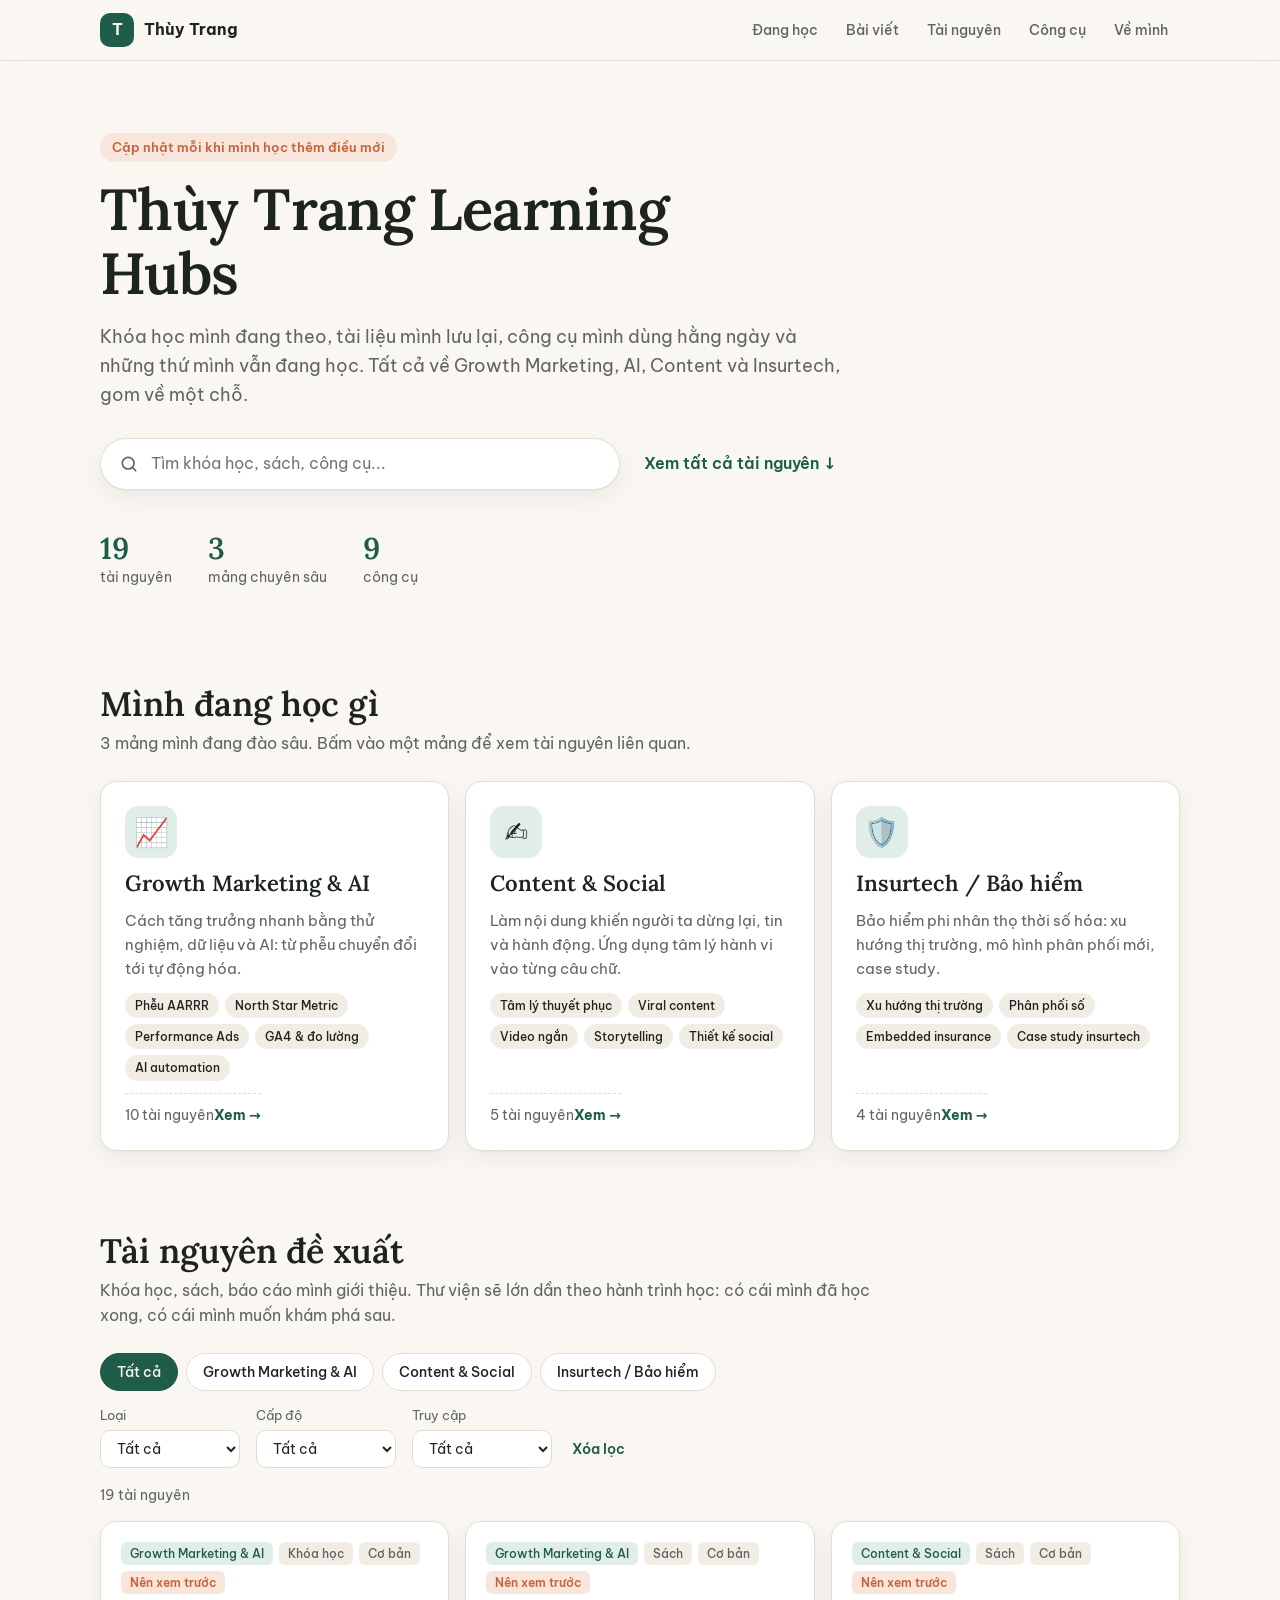
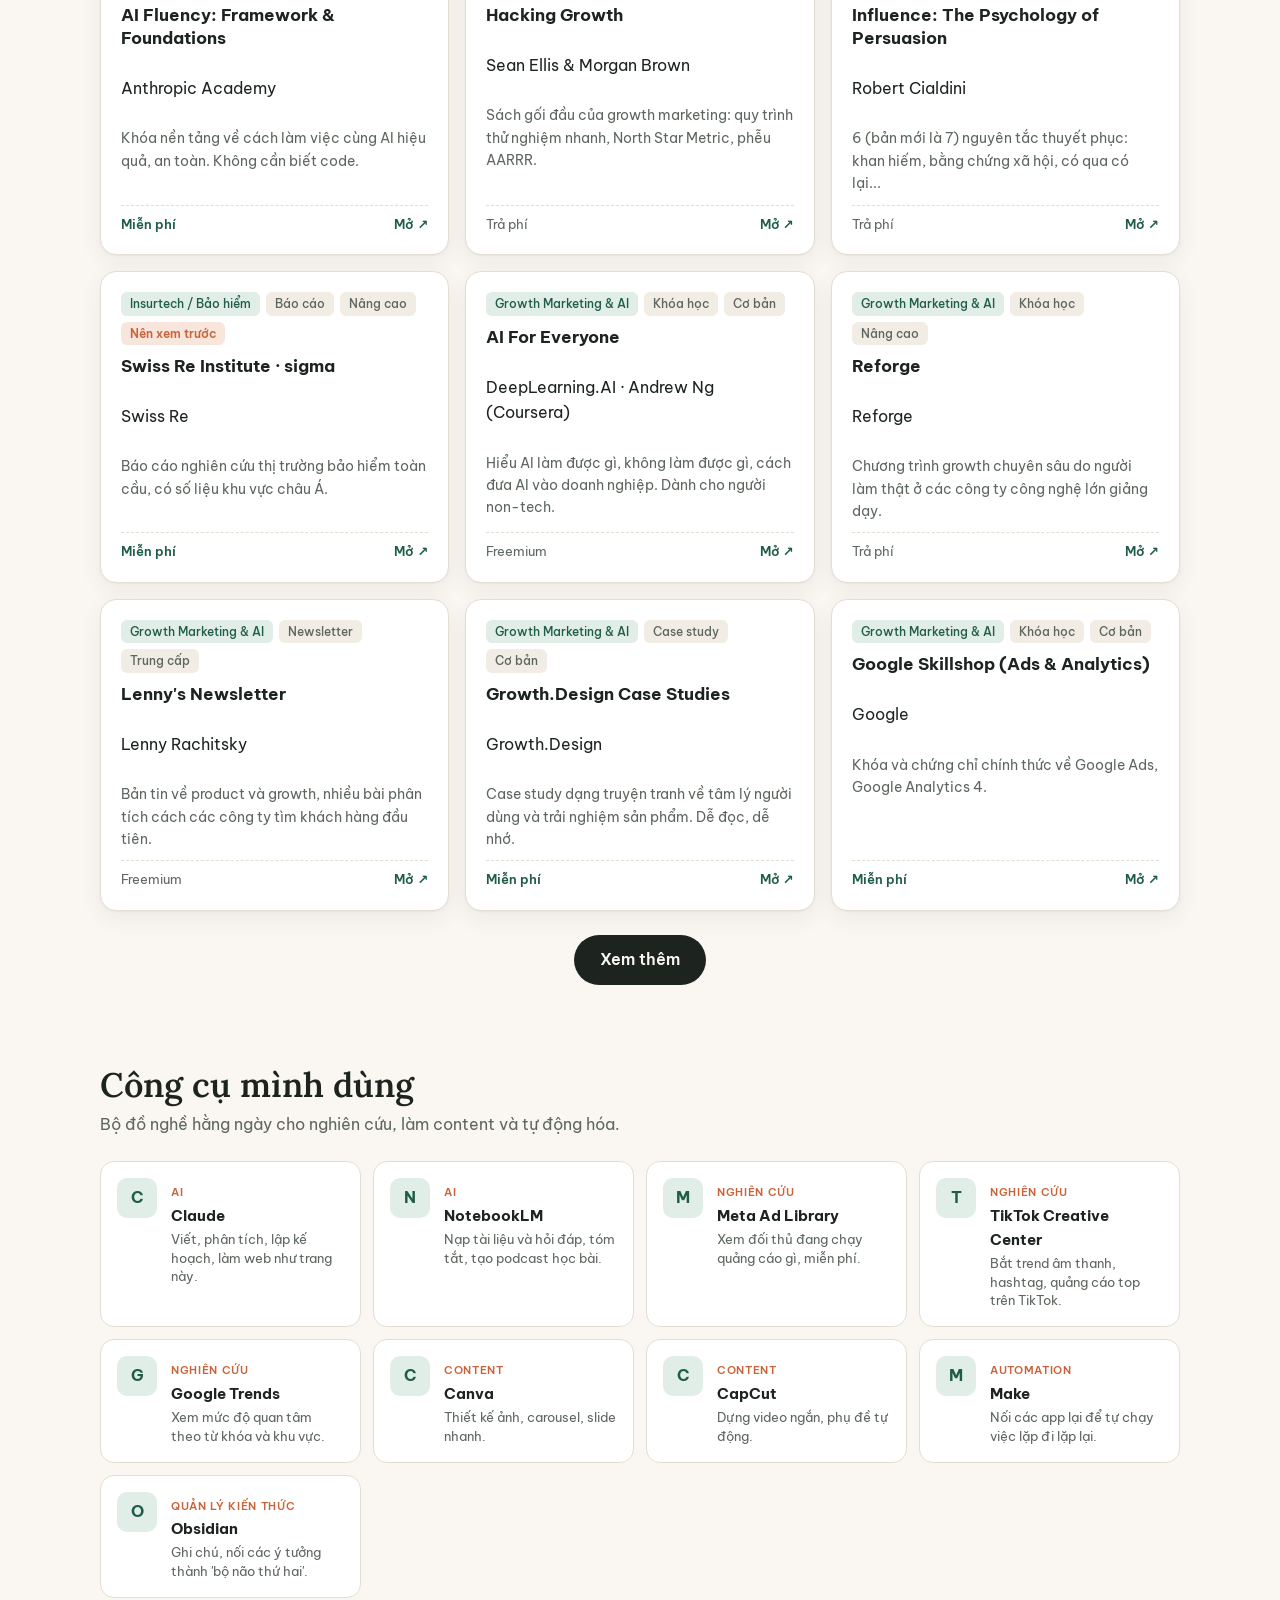
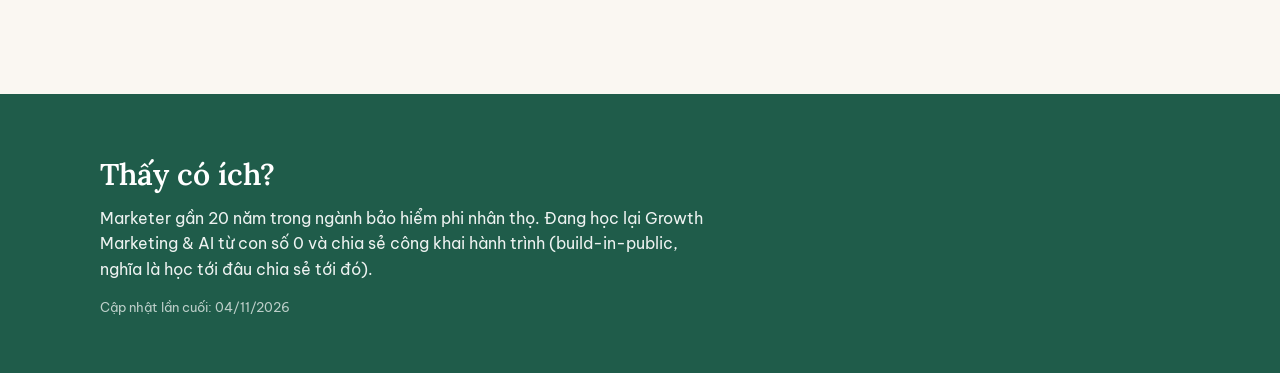
==== index.html @ dadf25c0 "Khởi tạo Thùy Trang Learning Hubs" ====
<!doctype html>
<html lang="vi">
<head>
  <meta charset="utf-8">
  <meta name="viewport" content="width=device-width, initial-scale=1">
  <title>Thùy Trang Learning Hubs</title>
  <meta name="description" content="Thùy Trang Learning Hubs: khóa học, sách, tài liệu và công cụ về Growth Marketing, AI, Content và Insurtech.">
  <meta property="og:title" content="Thùy Trang Learning Hubs">
  <meta property="og:description" content="Khóa học, tài liệu, công cụ về Growth Marketing, AI, Content và Insurtech. Cập nhật mỗi khi mình học thêm điều mới.">
  <meta property="og:type" content="website">
  <link rel="preconnect" href="https://fonts.googleapis.com">
  <link rel="preconnect" href="https://fonts.gstatic.com" crossorigin>
  <link href="https://fonts.googleapis.com/css2?family=Be+Vietnam+Pro:wght@400;500;600;700&family=Lora:ital,wght@0,600;1,500&display=swap" rel="stylesheet">
  <link rel="stylesheet" href="style.css">
  <link rel="icon" href="data:image/svg+xml,<svg xmlns='http://www.w3.org/2000/svg' viewBox='0 0 100 100'><rect width='100' height='100' rx='22' fill='%231f5c4a'/><text x='50' y='66' font-size='52' text-anchor='middle' fill='%23fff' font-family='Arial' font-weight='700'>T</text></svg>">
</head>
<body>
  <header class="topbar">
    <div class="wrap topbar__inner">
      <a class="brand" href="#top" aria-label="Về đầu trang">
        <span class="brand__logo" id="brandLogo">T</span>
        <span class="brand__name" id="brandName">Thùy Trang</span>
      </a>
      <nav class="nav" aria-label="Điều hướng chính">
        <a href="#learning">Đang học</a>
        <a href="#posts">Bài viết</a>
        <a href="#library">Tài nguyên</a>
        <a href="#tools">Công cụ</a>
        <a href="#about">Về mình</a>
      </nav>
    </div>
  </header>

  <main id="top">
    <section class="hero wrap">
      <p class="eyebrow" id="tagline">Cập nhật mỗi khi mình học thêm điều mới</p>
      <h1 id="libTitle">Thùy Trang Learning Hubs</h1>
      <p class="hero__intro" id="intro"></p>
      <div class="hero__search">
        <label class="search" for="searchInput">
          <svg viewBox="0 0 24 24" aria-hidden="true"><circle cx="11" cy="11" r="7"/><path d="m20 20-3.5-3.5"/></svg>
          <input id="searchInput" type="search" placeholder="Tìm khóa học, sách, công cụ..." autocomplete="off">
        </label>
        <a class="link-arrow" href="#library">Xem tất cả tài nguyên ↓</a>
      </div>
      <dl class="stats" id="stats"></dl>
    </section>

    <section id="learning" class="section wrap">
      <div class="section__head">
        <h2>Mình đang học gì</h2>
        <p>3 mảng mình đang đào sâu. Bấm vào một mảng để xem tài nguyên liên quan.</p>
      </div>
      <div class="cats" id="catList"></div>
    </section>

    <section id="posts" class="section wrap" hidden>
      <div class="section__head section__head--row">
        <div>
          <h2>Bài viết nổi bật</h2>
          <p>Những bài được đọc và thả tim nhiều nhất trên Substack của mình.</p>
        </div>
        <a class="link-arrow" id="substackAll" href="#" target="_blank" rel="noopener">Đọc tất cả trên Substack ↗</a>
      </div>
      <div class="posts" id="postList"></div>
    </section>

    <section id="library" class="section wrap">
      <div class="section__head">
        <h2>Tài nguyên đề xuất</h2>
        <p>Khóa học, sách, báo cáo mình giới thiệu. Thư viện sẽ lớn dần theo hành trình học: có cái mình đã học xong, có cái mình muốn khám phá sau.</p>
      </div>

      <div class="filters" role="group" aria-label="Bộ lọc">
        <div class="chips" id="topicChips" aria-label="Chủ đề"></div>
        <div class="selects">
          <label>Loại
            <select id="fType"><option value="">Tất cả</option></select>
          </label>
          <label>Cấp độ
            <select id="fLevel"><option value="">Tất cả</option></select>
          </label>
          <label>Truy cập
            <select id="fAccess"><option value="">Tất cả</option></select>
          </label>
          <button class="btn-ghost" id="resetBtn" type="button">Xóa lọc</button>
        </div>
      </div>

      <p class="count" id="resultCount" aria-live="polite"></p>
      <div class="grid" id="resourceGrid"></div>
      <p class="empty" id="emptyState" hidden>Không tìm thấy tài nguyên nào. Thử bỏ bớt bộ lọc nhé.</p>
      <div class="more"><button class="btn" id="moreBtn" type="button">Xem thêm</button></div>
    </section>

    <section id="tools" class="section wrap">
      <div class="section__head">
        <h2>Công cụ mình dùng</h2>
        <p>Bộ đồ nghề hằng ngày cho nghiên cứu, làm content và tự động hóa.</p>
      </div>
      <div class="tools" id="toolGrid"></div>
    </section>
  </main>

  <footer id="about" class="footer">
    <div class="wrap footer__inner">
      <div>
        <h2>Thấy có ích?</h2>
        <p id="bio"></p>
        <p class="updated" id="updated"></p>
      </div>
      <div class="footer__links" id="socialLinks"></div>
    </div>
  </footer>

  <script src="data.js"></script>
  <script src="app.js"></script>
</body>
</html>
---- style.css ----
:root {
  --bg: #faf7f2;
  --surface: #ffffff;
  --surface-2: #f2ede4;
  --text: #1d2420;
  --muted: #5d665f;
  --line: #e4ddd1;
  --accent: #1f5c4a;
  --accent-soft: #e1ede7;
  --warm: #c8643b;
  --warm-soft: #f8e6dc;
  --radius: 16px;
  --shadow: 0 1px 2px rgba(29, 36, 32, .04), 0 8px 24px rgba(29, 36, 32, .06);
  color-scheme: light;
}
@media (prefers-color-scheme: dark) {
  :root {
    --bg: #141816;
    --surface: #1c211e;
    --surface-2: #232925;
    --text: #ecefea;
    --muted: #a3ada6;
    --line: #2f3632;
    --accent: #7cc4a8;
    --accent-soft: #1f3129;
    --warm: #f0996f;
    --warm-soft: #3a2519;
    --shadow: none;
    color-scheme: dark;
  }
}

* { box-sizing: border-box; }
html { scroll-behavior: smooth; scroll-padding-top: 72px; }
body {
  margin: 0;
  background: var(--bg);
  color: var(--text);
  font-family: "Be Vietnam Pro", system-ui, -apple-system, "Segoe UI", sans-serif;
  font-size: 16px;
  line-height: 1.6;
  -webkit-font-smoothing: antialiased;
}
a { color: inherit; }
.wrap { max-width: 1120px; margin: 0 auto; padding: 0 20px; }

/* Topbar */
.topbar {
  position: sticky; top: 0; z-index: 10;
  background: color-mix(in srgb, var(--bg) 88%, transparent);
  backdrop-filter: blur(10px);
  border-bottom: 1px solid var(--line);
}
.topbar__inner { display: flex; align-items: center; justify-content: space-between; height: 60px; gap: 16px; }
.brand { display: flex; align-items: center; gap: 10px; text-decoration: none; font-weight: 700; }
.brand__logo {
  width: 34px; height: 34px; border-radius: 10px; display: grid; place-items: center;
  background: var(--accent); color: var(--bg); font-weight: 700;
}
.nav { display: flex; gap: 4px; overflow-x: auto; }
.nav a {
  text-decoration: none; color: var(--muted); font-size: 14px; font-weight: 500;
  padding: 6px 12px; border-radius: 999px; white-space: nowrap;
}
.nav a:hover { background: var(--surface-2); color: var(--text); }

/* Hero */
.hero { padding-top: 72px; padding-bottom: 40px; }
.eyebrow {
  display: inline-block; margin: 0 0 16px; padding: 4px 12px; border-radius: 999px;
  background: var(--warm-soft); color: var(--warm); font-size: 13px; font-weight: 600;
}
h1 {
  font-family: "Lora", Georgia, serif; font-weight: 600;
  font-size: clamp(34px, 6vw, 58px); line-height: 1.1; letter-spacing: -.01em;
  margin: 0 0 18px; max-width: 16ch;
}
.hero__intro { font-size: 18px; color: var(--muted); max-width: 62ch; margin: 0 0 28px; }
.hero__search { display: flex; flex-wrap: wrap; align-items: center; gap: 16px 24px; }
.search {
  flex: 1 1 340px; max-width: 520px; display: flex; align-items: center; gap: 10px;
  background: var(--surface); border: 1px solid var(--line); border-radius: 999px;
  padding: 0 18px; height: 52px; box-shadow: var(--shadow);
}
.search:focus-within { border-color: var(--accent); }
.search svg { width: 20px; height: 20px; fill: none; stroke: var(--muted); stroke-width: 2; stroke-linecap: round; flex: none; }
.search input { border: 0; outline: 0; background: transparent; color: var(--text); font: inherit; width: 100%; }
.link-arrow { color: var(--accent); font-weight: 600; text-decoration: none; }
.link-arrow:hover { text-decoration: underline; }

.stats { display: flex; flex-wrap: wrap; gap: 12px 36px; margin: 40px 0 0; }
.stats div { display: flex; flex-direction: column; }
.stats dt { order: 2; color: var(--muted); font-size: 14px; }
.stats dd { order: 1; margin: 0; font-family: "Lora", Georgia, serif; font-size: 30px; font-weight: 600; color: var(--accent); line-height: 1.2; }

/* Sections */
.section { padding-top: 56px; padding-bottom: 24px; }
.section__head { margin-bottom: 24px; max-width: 70ch; }
.section__head h2 { font-family: "Lora", Georgia, serif; font-weight: 600; font-size: clamp(26px, 4vw, 34px); margin: 0 0 6px; line-height: 1.2; }
.section__head p { margin: 0; color: var(--muted); }

/* Categories */
.cats { display: grid; grid-template-columns: repeat(auto-fill, minmax(300px, 1fr)); gap: 16px; }
.cat {
  text-align: left; font: inherit; color: inherit; cursor: pointer;
  background: var(--surface); border: 1px solid var(--line); border-radius: var(--radius);
  padding: 24px; box-shadow: var(--shadow); display: flex; flex-direction: column; gap: 12px;
  transition: transform .15s ease, border-color .15s ease;
}
.cat:hover { transform: translateY(-2px); border-color: var(--accent); }
.cat__icon { font-size: 28px; line-height: 1; width: 52px; height: 52px; display: grid; place-items: center; border-radius: 14px; background: var(--accent-soft); }
.cat h3 { margin: 0; font-family: "Lora", Georgia, serif; font-size: 22px; font-weight: 600; line-height: 1.25; }
.cat p { margin: 0; color: var(--muted); font-size: 15px; }
.cat ul { list-style: none; padding: 0; margin: 0; display: flex; flex-wrap: wrap; gap: 6px; }
.cat li { font-size: 12px; font-weight: 500; padding: 3px 10px; border-radius: 999px; background: var(--surface-2); color: var(--text); }
.cat__foot { margin-top: auto; padding-top: 10px; border-top: 1px dashed var(--line); display: flex; justify-content: space-between; font-size: 14px; color: var(--muted); }
.cat__foot b { color: var(--accent); }

/* Posts */
.section__head--row { max-width: none; display: flex; flex-wrap: wrap; justify-content: space-between; align-items: flex-end; gap: 12px 24px; }
.section__head--row > div { max-width: 70ch; }
.posts { display: grid; grid-template-columns: repeat(auto-fill, minmax(300px, 1fr)); gap: 16px; }
.post {
  position: relative; background: var(--surface); border: 1px solid var(--line); border-radius: var(--radius);
  overflow: hidden; display: flex; flex-direction: column; box-shadow: var(--shadow);
  transition: transform .15s ease, border-color .15s ease;
}
.post:hover { transform: translateY(-2px); border-color: var(--accent); }
.post__img { aspect-ratio: 16 / 9; background: var(--surface-2) center / cover no-repeat; }
.post__body { padding: 18px 20px 20px; display: flex; flex-direction: column; gap: 8px; flex: 1; }
.post h3 { margin: 0; font-size: 17px; line-height: 1.4; }
.post h3 a { text-decoration: none; }
.post h3 a::after { content: ""; position: absolute; inset: 0; }
.post p { margin: 0; font-size: 14px; color: var(--muted); flex: 1; }
.post__meta { display: flex; gap: 14px; font-size: 13px; color: var(--muted); padding-top: 8px; border-top: 1px dashed var(--line); }
.post__rank { align-self: flex-start; background: var(--warm); color: #fff; font-size: 12px; font-weight: 700; padding: 3px 10px; border-radius: 999px; }

/* Filters */
.filters { display: flex; flex-direction: column; gap: 14px; margin-bottom: 16px; }
.chips { display: flex; flex-wrap: wrap; gap: 8px; }
.chip {
  font: inherit; font-size: 14px; font-weight: 500; cursor: pointer;
  border: 1px solid var(--line); background: var(--surface); color: var(--text);
  padding: 7px 16px; border-radius: 999px;
}
.chip:hover { border-color: var(--accent); }
.chip[aria-pressed="true"] { background: var(--accent); border-color: var(--accent); color: var(--bg); }
.selects { display: flex; flex-wrap: wrap; gap: 10px 16px; align-items: flex-end; }
.selects label { display: flex; flex-direction: column; font-size: 13px; color: var(--muted); gap: 4px; }
.selects select {
  font: inherit; font-size: 14px; color: var(--text); background: var(--surface);
  border: 1px solid var(--line); border-radius: 10px; padding: 8px 12px; min-width: 140px;
}
.btn-ghost { font: inherit; font-size: 14px; background: none; border: 0; color: var(--accent); cursor: pointer; padding: 8px 4px; font-weight: 600; }
.count { color: var(--muted); font-size: 14px; margin: 0 0 14px; }

/* Resource grid */
.grid { display: grid; grid-template-columns: repeat(auto-fill, minmax(290px, 1fr)); gap: 16px; }
.card {
  position: relative; background: var(--surface); border: 1px solid var(--line); border-radius: var(--radius);
  padding: 20px; display: flex; flex-direction: column; gap: 10px; box-shadow: var(--shadow);
  transition: transform .15s ease, border-color .15s ease;
}
.card:hover { transform: translateY(-2px); border-color: var(--accent); }
.card__meta { display: flex; flex-wrap: wrap; gap: 6px; }
.tag { font-size: 12px; font-weight: 500; padding: 2px 9px; border-radius: 6px; background: var(--surface-2); color: var(--muted); }
.tag--topic { background: var(--accent-soft); color: var(--accent); }
.tag--star { background: var(--warm-soft); color: var(--warm); font-weight: 600; }
.card h3 { margin: 0; font-size: 17px; line-height: 1.35; }
.card h3 a { text-decoration: none; }
.card h3 a::after { content: ""; position: absolute; inset: 0; border-radius: var(--radius); }
.card p.desc { margin: 0; font-size: 14px; color: var(--muted); flex: 1; }
.card__foot { display: flex; justify-content: space-between; align-items: center; font-size: 13px; color: var(--muted); padding-top: 8px; border-top: 1px dashed var(--line); }
.access--free { color: var(--accent); font-weight: 600; }
.go { color: var(--accent); font-weight: 600; }
.empty { text-align: center; color: var(--muted); padding: 40px 0; }
.more { text-align: center; margin-top: 24px; }
.btn {
  font: inherit; font-weight: 600; cursor: pointer; background: var(--text); color: var(--bg);
  border: 0; padding: 12px 26px; border-radius: 999px;
}
.btn:hover { opacity: .88; }

/* Tools */
.tools { display: grid; grid-template-columns: repeat(auto-fill, minmax(240px, 1fr)); gap: 12px; }
.tool {
  display: flex; gap: 14px; align-items: flex-start; text-decoration: none;
  background: var(--surface); border: 1px solid var(--line); border-radius: 14px; padding: 16px;
}
.tool:hover { border-color: var(--accent); }
.tool__icon {
  width: 40px; height: 40px; flex: none; border-radius: 10px; display: grid; place-items: center;
  background: var(--accent-soft); color: var(--accent); font-weight: 700;
}
.tool strong { display: block; font-size: 15px; }
.tool small { display: block; color: var(--muted); font-size: 13px; line-height: 1.45; margin-top: 2px; }
.tool em { font-style: normal; font-size: 11px; text-transform: uppercase; letter-spacing: .06em; color: var(--warm); font-weight: 600; }

/* Footer */
.footer { margin-top: 72px; background: var(--accent); color: #fff; padding: 56px 0; }
@media (prefers-color-scheme: dark) { .footer { background: var(--surface-2); color: var(--text); } }
.footer__inner { display: flex; flex-wrap: wrap; justify-content: space-between; gap: 28px; align-items: flex-end; }
.footer h2 { font-family: "Lora", Georgia, serif; font-size: 30px; margin: 0 0 8px; font-weight: 600; }
.footer p { margin: 0; max-width: 56ch; opacity: .92; }
.footer .updated { margin-top: 14px; font-size: 13px; opacity: .7; }
.footer__links { display: flex; flex-wrap: wrap; gap: 10px; }
.footer__links a {
  text-decoration: none; font-weight: 600; font-size: 14px; padding: 10px 18px; border-radius: 999px;
  border: 1px solid currentColor; opacity: .95;
}
.footer__links a:hover { background: rgba(255,255,255,.12); }

@media (max-width: 640px) {
  .wrap { padding: 0 16px; }
  .hero { padding-top: 44px; }
  .nav a { padding: 6px 8px; font-size: 13px; }
  .brand__name { display: none; }
  .selects label { flex: 1 1 40%; }
  .selects select { min-width: 0; width: 100%; }
}
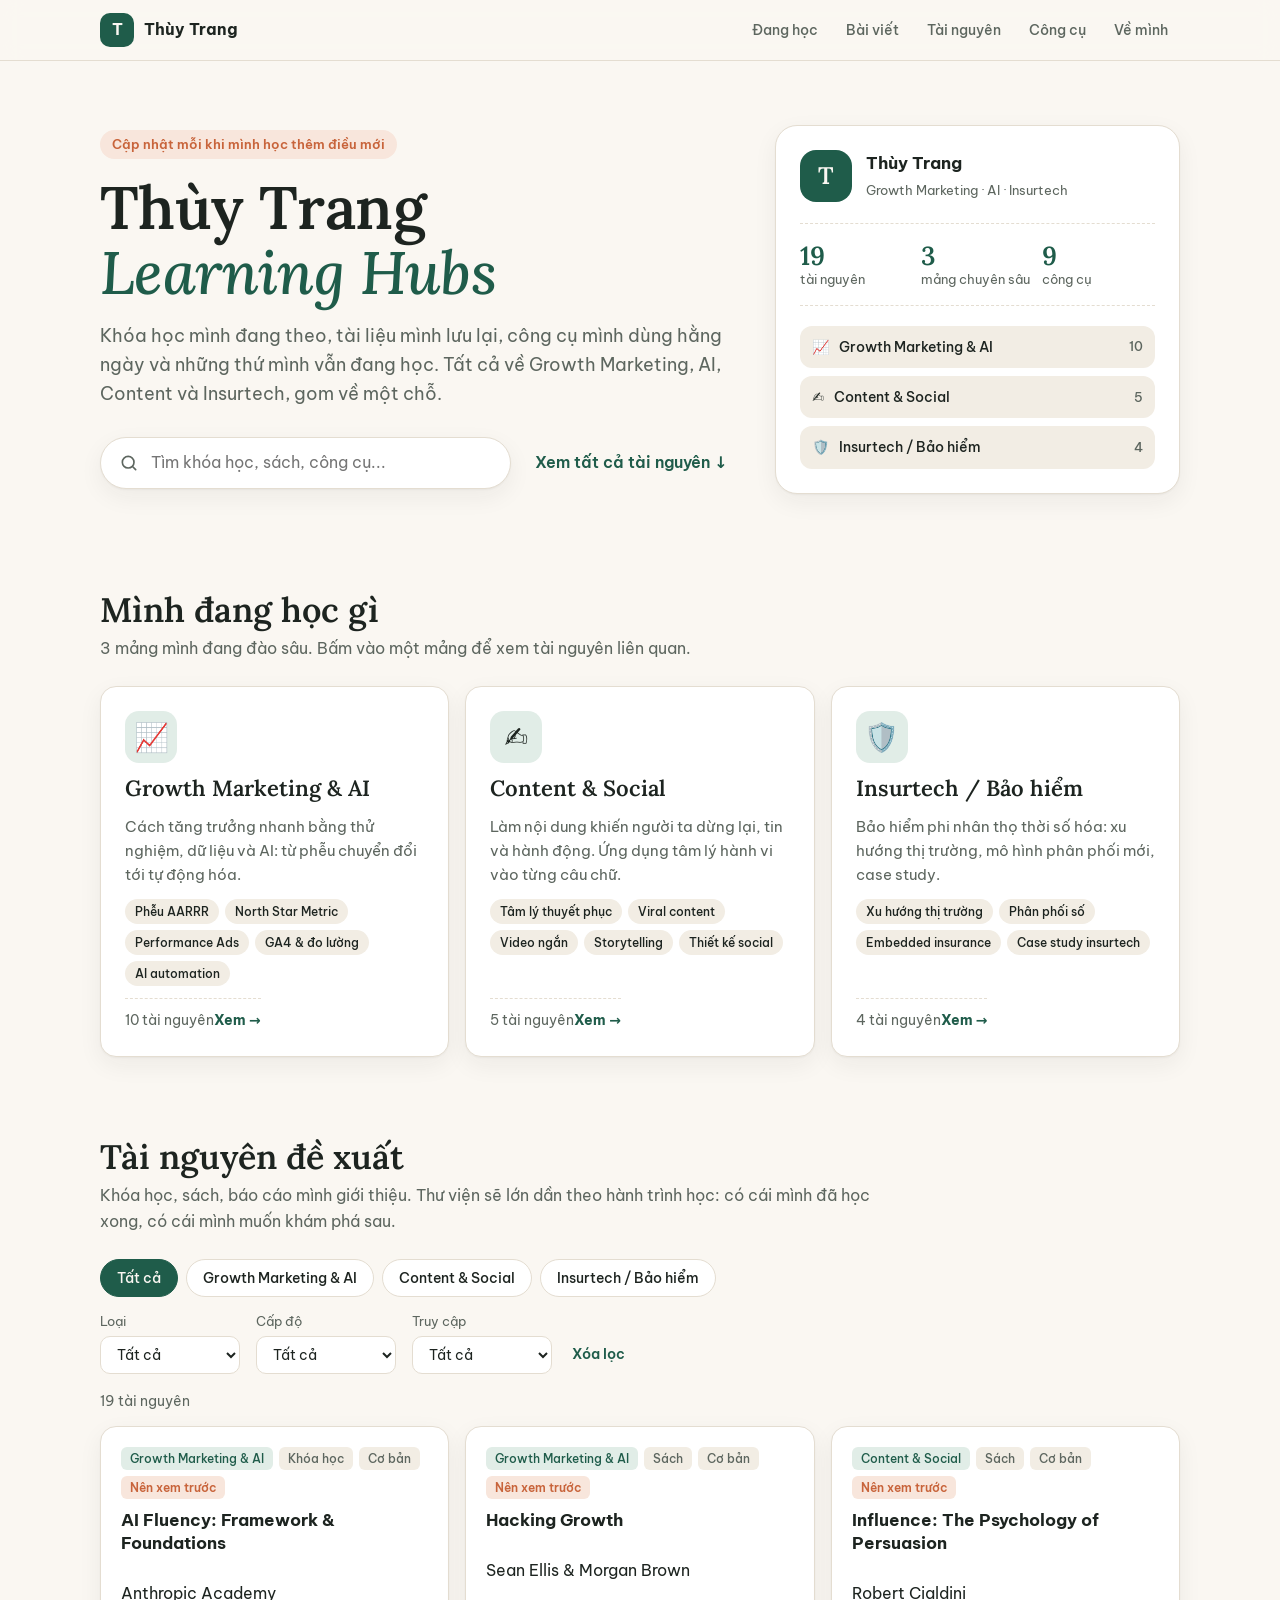
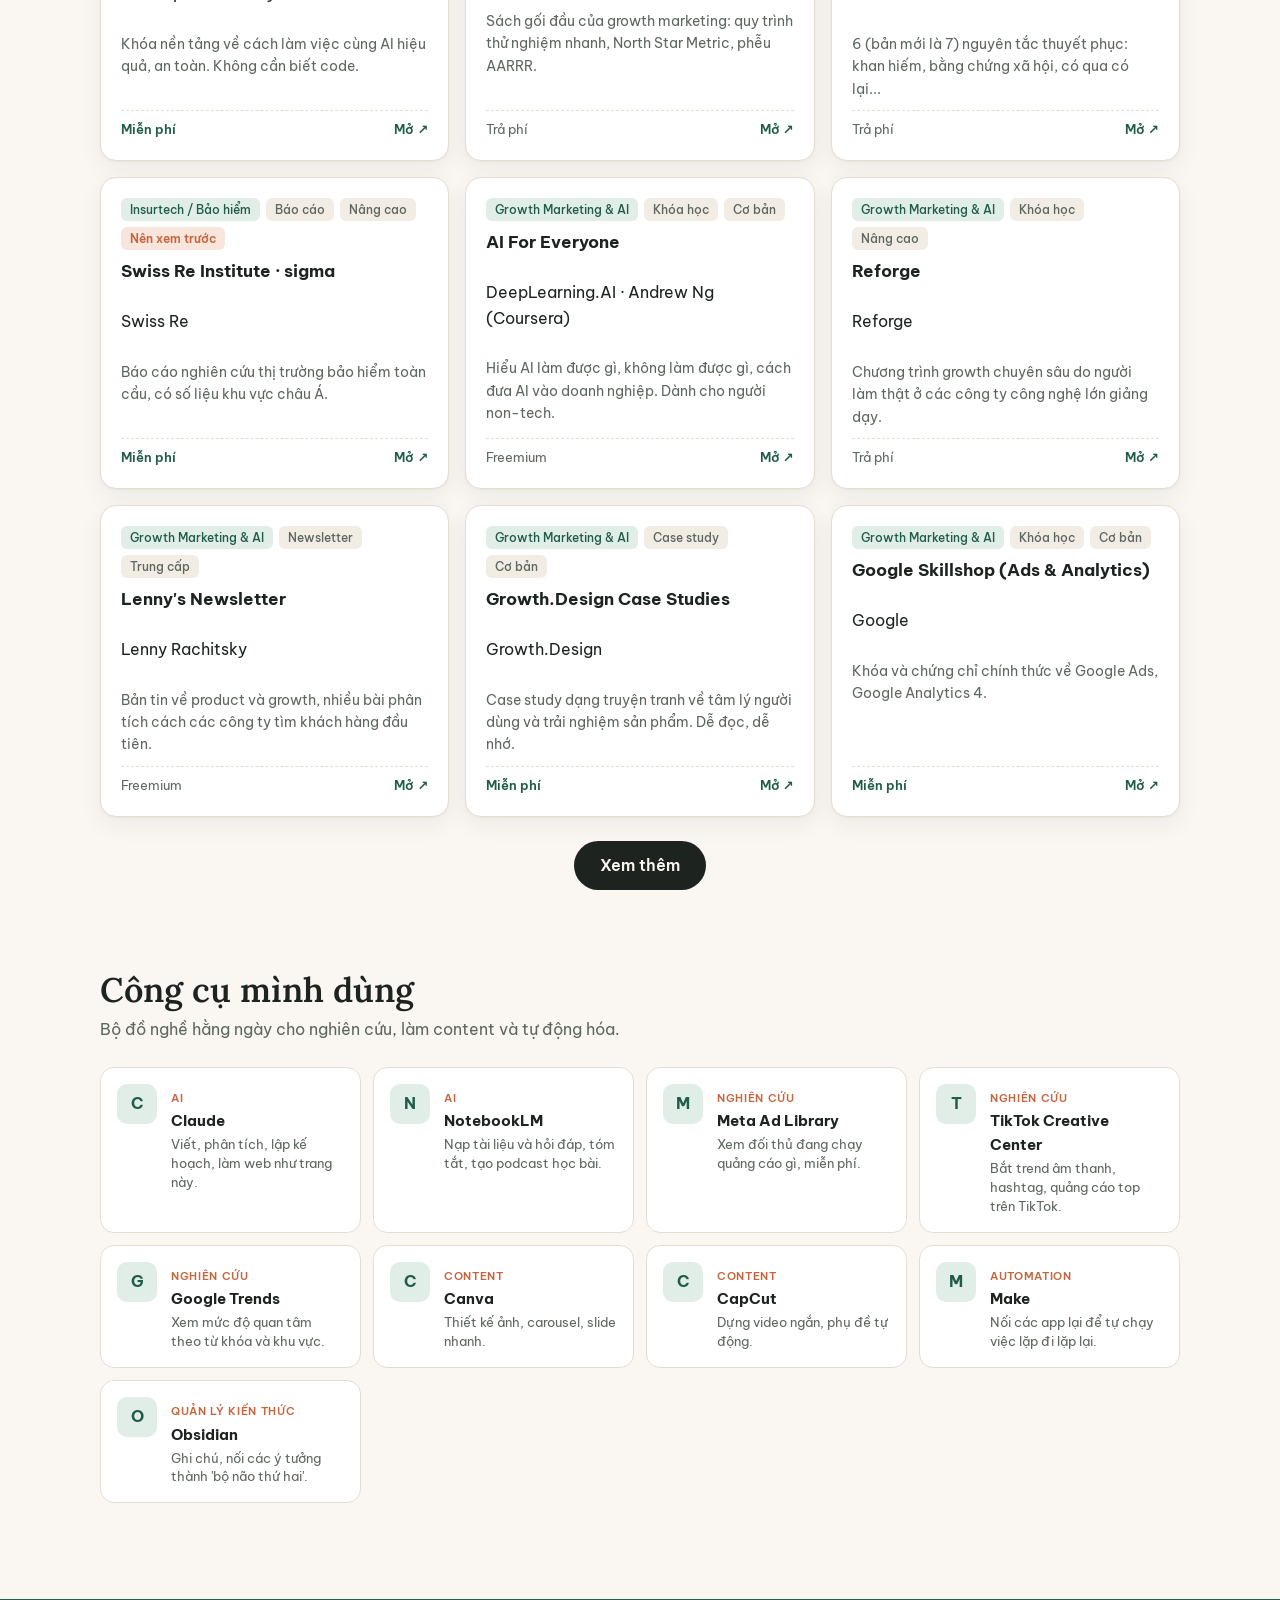
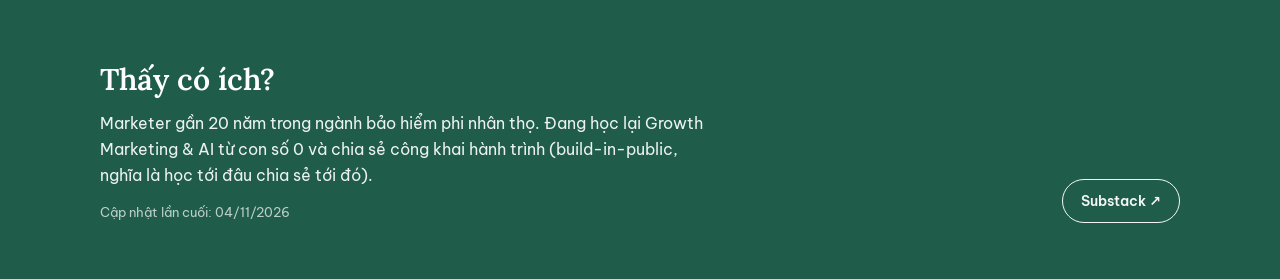
==== commit 79773529: "Dàn lại phần đầu trang + bài Substack (ghim + mới nhất)" ====
--- a/index.html
+++ b/index.html
@@ -33,17 +33,26 @@
 
   <main id="top">
     <section class="hero wrap">
-      <p class="eyebrow" id="tagline">Cập nhật mỗi khi mình học thêm điều mới</p>
-      <h1 id="libTitle">Thùy Trang Learning Hubs</h1>
-      <p class="hero__intro" id="intro"></p>
-      <div class="hero__search">
-        <label class="search" for="searchInput">
-          <svg viewBox="0 0 24 24" aria-hidden="true"><circle cx="11" cy="11" r="7"/><path d="m20 20-3.5-3.5"/></svg>
-          <input id="searchInput" type="search" placeholder="Tìm khóa học, sách, công cụ..." autocomplete="off">
-        </label>
-        <a class="link-arrow" href="#library">Xem tất cả tài nguyên ↓</a>
+      <div class="hero__main">
+        <p class="eyebrow" id="tagline">Cập nhật mỗi khi mình học thêm điều mới</p>
+        <h1 id="libTitle">Thùy Trang<span class="h1__accent">Learning Hubs</span></h1>
+        <p class="hero__intro" id="intro"></p>
+        <div class="hero__search">
+          <label class="search" for="searchInput">
+            <svg viewBox="0 0 24 24" aria-hidden="true"><circle cx="11" cy="11" r="7"/><path d="m20 20-3.5-3.5"/></svg>
+            <input id="searchInput" type="search" placeholder="Tìm khóa học, sách, công cụ..." autocomplete="off">
+          </label>
+          <a class="link-arrow" href="#library">Xem tất cả tài nguyên ↓</a>
+        </div>
       </div>
-      <dl class="stats" id="stats"></dl>
+      <aside class="hero__card" aria-label="Tổng quan">
+        <div class="hero__who">
+          <span class="hero__avatar" id="heroAvatar">T</span>
+          <div><strong id="heroName">Thùy Trang</strong><small>Growth Marketing · AI · Insurtech</small></div>
+        </div>
+        <dl class="stats" id="stats"></dl>
+        <div class="hero__cats" id="heroCats"></div>
+      </aside>
     </section>
 
     <section id="learning" class="section wrap">
@@ -58,7 +67,7 @@
       <div class="section__head section__head--row">
         <div>
           <h2>Bài viết nổi bật</h2>
-          <p>Những bài được đọc và thả tim nhiều nhất trên Substack của mình.</p>
+          <p>Những bài mình chọn lọc và bài mới nhất trên Substack của mình.</p>
         </div>
         <a class="link-arrow" id="substackAll" href="#" target="_blank" rel="noopener">Đọc tất cả trên Substack ↗</a>
       </div>
--- a/style.css
+++ b/style.css
@@ -65,17 +65,45 @@
 .nav a:hover { background: var(--surface-2); color: var(--text); }
 
 /* Hero */
-.hero { padding-top: 72px; padding-bottom: 40px; }
+.hero {
+  padding-top: 64px; padding-bottom: 40px;
+  display: grid; grid-template-columns: minmax(0, 1.55fr) minmax(280px, 1fr); gap: 48px; align-items: center;
+}
+.hero__card {
+  background: var(--surface); border: 1px solid var(--line); border-radius: 22px; padding: 24px;
+  box-shadow: var(--shadow); display: flex; flex-direction: column; gap: 20px;
+}
+.hero__who { display: flex; align-items: center; gap: 14px; }
+.hero__avatar {
+  width: 52px; height: 52px; border-radius: 16px; display: grid; place-items: center; flex: none;
+  background: var(--accent); color: var(--bg); font-family: "Lora", Georgia, serif; font-size: 24px; font-weight: 600;
+}
+.hero__who strong { display: block; font-size: 17px; }
+.hero__who small { color: var(--muted); font-size: 13px; }
+.hero__card .stats { margin: 0; display: grid; grid-template-columns: repeat(3, 1fr); gap: 8px; padding: 16px 0; border-top: 1px dashed var(--line); border-bottom: 1px dashed var(--line); }
+.hero__card .stats dd { font-size: 26px; }
+.hero__card .stats dt { font-size: 13px; line-height: 1.35; }
+.hero__cats { display: flex; flex-direction: column; gap: 8px; }
+.hero__cats a {
+  display: flex; align-items: center; gap: 10px; text-decoration: none; font-size: 14px; font-weight: 500;
+  padding: 10px 12px; border-radius: 12px; background: var(--surface-2);
+}
+.hero__cats a:hover { background: var(--accent-soft); color: var(--accent); }
+.hero__cats a span:last-child { margin-left: auto; color: var(--muted); font-size: 13px; }
+@media (max-width: 900px) {
+  .hero { grid-template-columns: 1fr; gap: 32px; padding-top: 44px; }
+}
 .eyebrow {
   display: inline-block; margin: 0 0 16px; padding: 4px 12px; border-radius: 999px;
   background: var(--warm-soft); color: var(--warm); font-size: 13px; font-weight: 600;
 }
 h1 {
   font-family: "Lora", Georgia, serif; font-weight: 600;
-  font-size: clamp(34px, 6vw, 58px); line-height: 1.1; letter-spacing: -.01em;
-  margin: 0 0 18px; max-width: 16ch;
-}
-.hero__intro { font-size: 18px; color: var(--muted); max-width: 62ch; margin: 0 0 28px; }
+  font-size: clamp(36px, 5.2vw, 60px); line-height: 1.08; letter-spacing: -.01em;
+  margin: 0 0 18px;
+}
+h1 .h1__accent { display: block; color: var(--accent); font-style: italic; font-weight: 500; }
+.hero__intro { font-size: 18px; color: var(--muted); max-width: 58ch; margin: 0 0 28px; }
 .hero__search { display: flex; flex-wrap: wrap; align-items: center; gap: 16px 24px; }
 .search {
   flex: 1 1 340px; max-width: 520px; display: flex; align-items: center; gap: 10px;
@@ -133,6 +161,7 @@
 .post h3 a::after { content: ""; position: absolute; inset: 0; }
 .post p { margin: 0; font-size: 14px; color: var(--muted); flex: 1; }
 .post__meta { display: flex; gap: 14px; font-size: 13px; color: var(--muted); padding-top: 8px; border-top: 1px dashed var(--line); }
+.post__rank--new { background: var(--accent-soft) !important; color: var(--accent) !important; }
 .post__rank { align-self: flex-start; background: var(--warm); color: #fff; font-size: 12px; font-weight: 700; padding: 3px 10px; border-radius: 999px; }
 
 /* Filters */
@@ -211,8 +240,7 @@
 .footer__links a:hover { background: rgba(255,255,255,.12); }
 
 @media (max-width: 640px) {
-  .wrap { padding: 0 16px; }
-  .hero { padding-top: 44px; }
+  .wrap { padding-left: 16px; padding-right: 16px; }
   .nav a { padding: 6px 8px; font-size: 13px; }
   .brand__name { display: none; }
   .selects label { flex: 1 1 40%; }
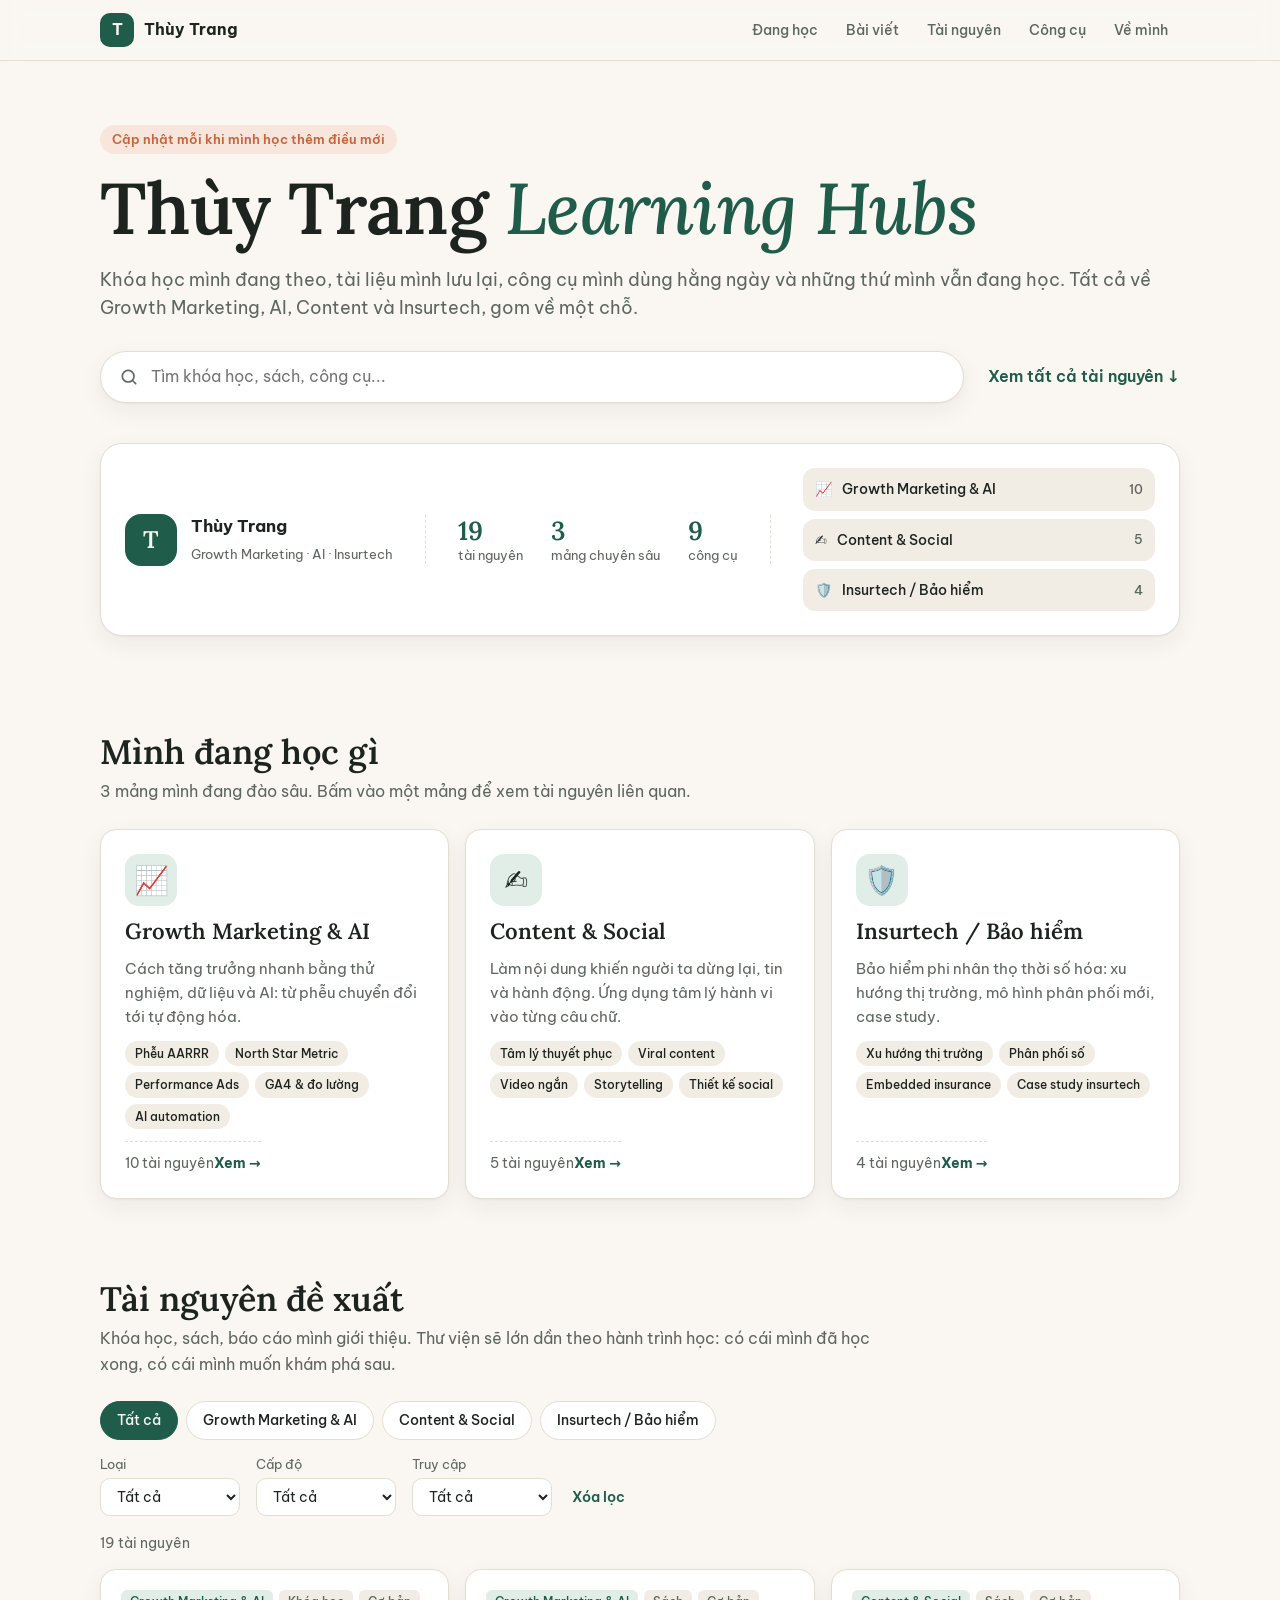
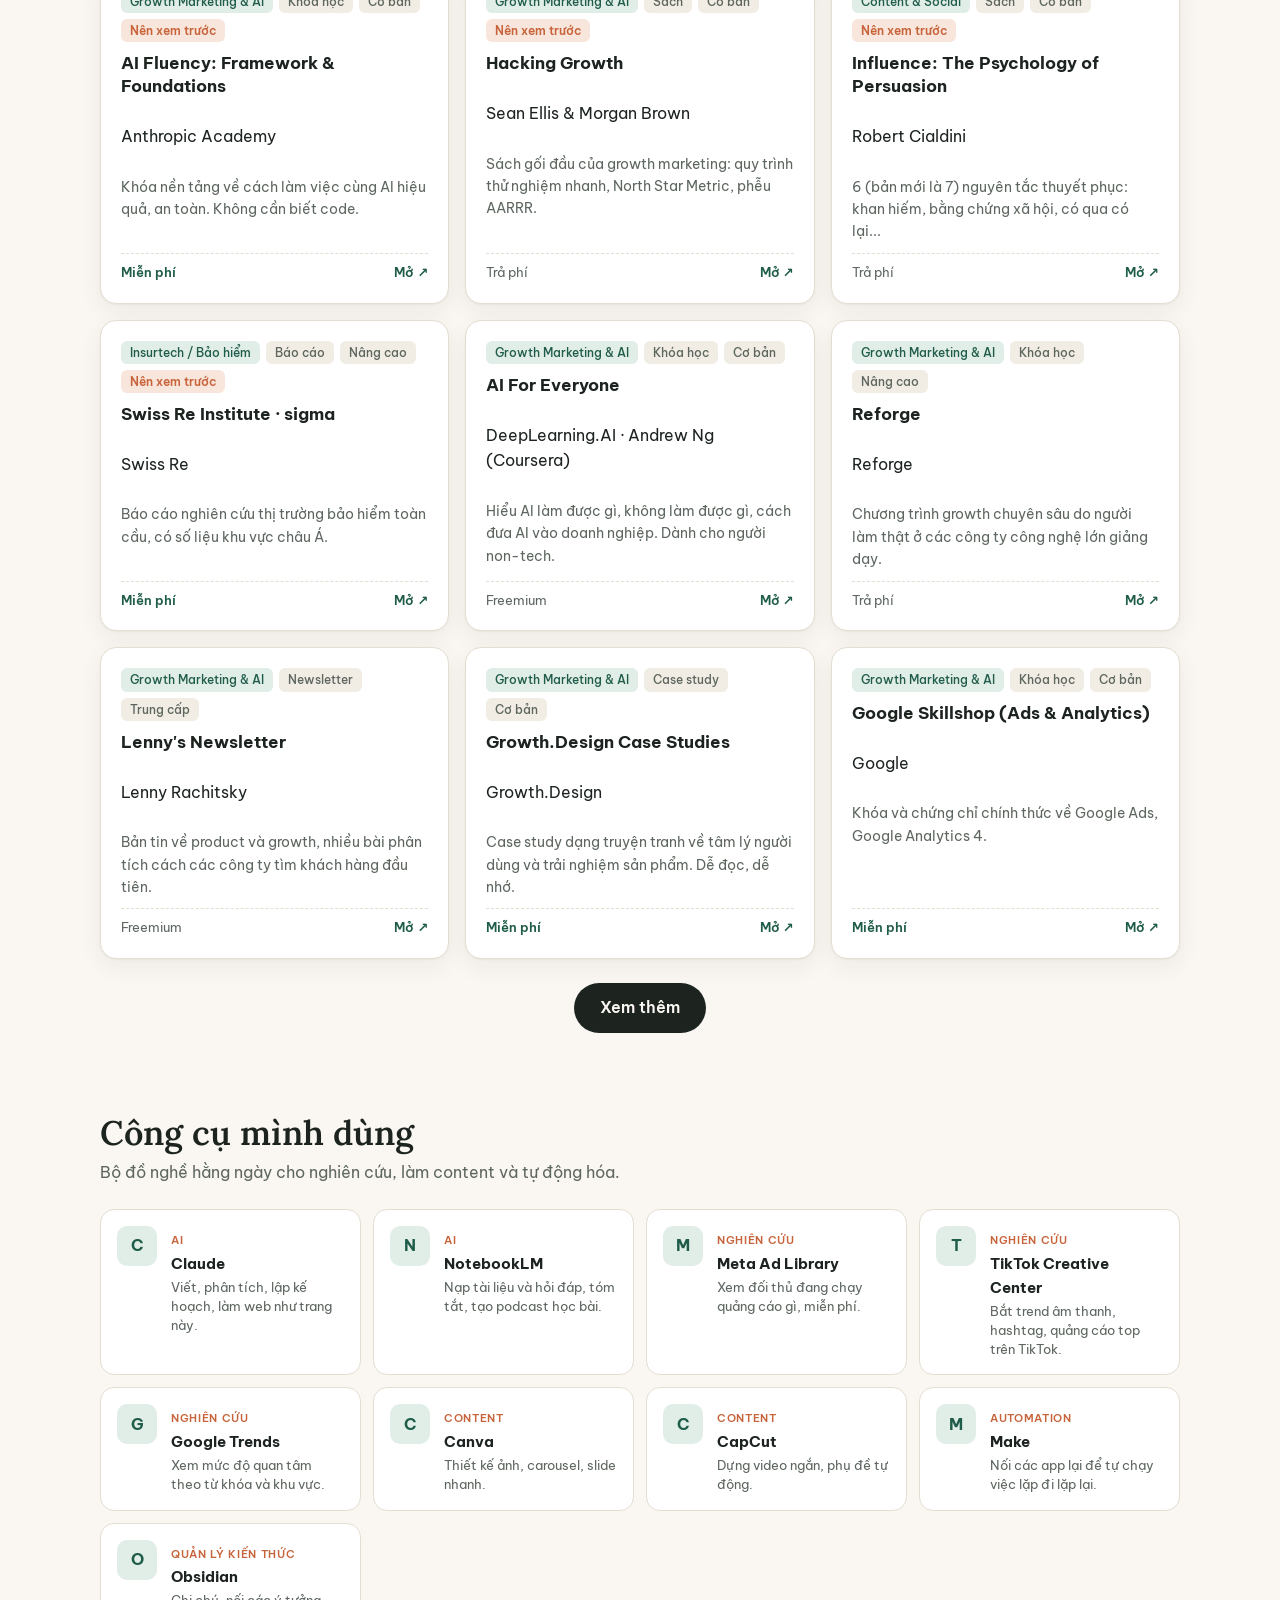
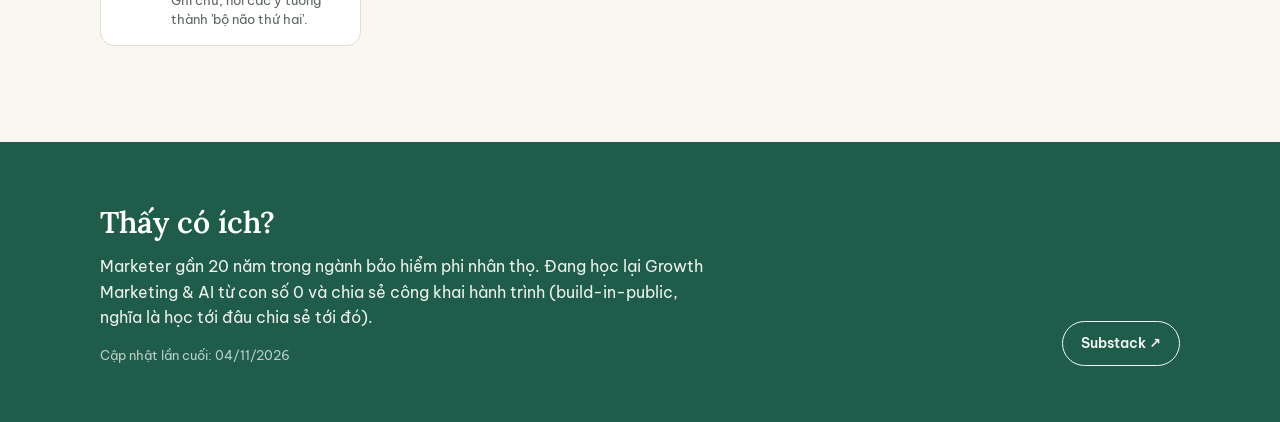
==== commit d73cdb67: "Chống lưu cache CSS/JS cũ" ====
--- a/index.html
+++ b/index.html
@@ -11,7 +11,7 @@
   <link rel="preconnect" href="https://fonts.googleapis.com">
   <link rel="preconnect" href="https://fonts.gstatic.com" crossorigin>
   <link href="https://fonts.googleapis.com/css2?family=Be+Vietnam+Pro:wght@400;500;600;700&family=Lora:ital,wght@0,600;1,500&display=swap" rel="stylesheet">
-  <link rel="stylesheet" href="style.css">
+  <link rel="stylesheet" href="style.css?v=5">
   <link rel="icon" href="data:image/svg+xml,<svg xmlns='http://www.w3.org/2000/svg' viewBox='0 0 100 100'><rect width='100' height='100' rx='22' fill='%231f5c4a'/><text x='50' y='66' font-size='52' text-anchor='middle' fill='%23fff' font-family='Arial' font-weight='700'>T</text></svg>">
 </head>
 <body>
@@ -122,7 +122,7 @@
     </div>
   </footer>
 
-  <script src="data.js"></script>
-  <script src="app.js"></script>
+  <script src="data.js?v=5"></script>
+  <script src="app.js?v=5"></script>
 </body>
 </html>
--- a/style.css
+++ b/style.css
@@ -67,11 +67,11 @@
 /* Hero */
 .hero {
   padding-top: 64px; padding-bottom: 40px;
-  display: grid; grid-template-columns: minmax(0, 1.55fr) minmax(280px, 1fr); gap: 48px; align-items: center;
+  display: flex; flex-direction: column; gap: 40px;
 }
 .hero__card {
   background: var(--surface); border: 1px solid var(--line); border-radius: 22px; padding: 24px;
-  box-shadow: var(--shadow); display: flex; flex-direction: column; gap: 20px;
+  box-shadow: var(--shadow); display: grid; grid-template-columns: auto auto minmax(0, 1fr); gap: 32px; align-items: center;
 }
 .hero__who { display: flex; align-items: center; gap: 14px; }
 .hero__avatar {
@@ -80,9 +80,9 @@
 }
 .hero__who strong { display: block; font-size: 17px; }
 .hero__who small { color: var(--muted); font-size: 13px; }
-.hero__card .stats { margin: 0; display: grid; grid-template-columns: repeat(3, 1fr); gap: 8px; padding: 16px 0; border-top: 1px dashed var(--line); border-bottom: 1px dashed var(--line); }
+.hero__card .stats { margin: 0; display: grid; grid-template-columns: repeat(3, auto); gap: 8px 28px; padding: 0 32px; border-left: 1px dashed var(--line); border-right: 1px dashed var(--line); }
 .hero__card .stats dd { font-size: 26px; }
-.hero__card .stats dt { font-size: 13px; line-height: 1.35; }
+.hero__card .stats dt { font-size: 13px; line-height: 1.35; white-space: nowrap; }
 .hero__cats { display: flex; flex-direction: column; gap: 8px; }
 .hero__cats a {
   display: flex; align-items: center; gap: 10px; text-decoration: none; font-size: 14px; font-weight: 500;
@@ -91,7 +91,9 @@
 .hero__cats a:hover { background: var(--accent-soft); color: var(--accent); }
 .hero__cats a span:last-child { margin-left: auto; color: var(--muted); font-size: 13px; }
 @media (max-width: 900px) {
-  .hero { grid-template-columns: 1fr; gap: 32px; padding-top: 44px; }
+  .hero { gap: 32px; padding-top: 44px; }
+  .hero__card { grid-template-columns: 1fr; gap: 20px; }
+  .hero__card .stats { padding: 16px 0; border: 0; border-top: 1px dashed var(--line); border-bottom: 1px dashed var(--line); }
 }
 .eyebrow {
   display: inline-block; margin: 0 0 16px; padding: 4px 12px; border-radius: 999px;
@@ -99,14 +101,14 @@
 }
 h1 {
   font-family: "Lora", Georgia, serif; font-weight: 600;
-  font-size: clamp(36px, 5.2vw, 60px); line-height: 1.08; letter-spacing: -.01em;
+  font-size: clamp(36px, 6vw, 72px); line-height: 1.08; letter-spacing: -.01em;
   margin: 0 0 18px;
 }
-h1 .h1__accent { display: block; color: var(--accent); font-style: italic; font-weight: 500; }
-.hero__intro { font-size: 18px; color: var(--muted); max-width: 58ch; margin: 0 0 28px; }
+h1 .h1__accent { display: inline; color: var(--accent); font-style: italic; font-weight: 500; }
+.hero__intro { font-size: 18px; color: var(--muted); max-width: none; margin: 0 0 28px; }
 .hero__search { display: flex; flex-wrap: wrap; align-items: center; gap: 16px 24px; }
 .search {
-  flex: 1 1 340px; max-width: 520px; display: flex; align-items: center; gap: 10px;
+  flex: 1 1 340px; max-width: none; display: flex; align-items: center; gap: 10px;
   background: var(--surface); border: 1px solid var(--line); border-radius: 999px;
   padding: 0 18px; height: 52px; box-shadow: var(--shadow);
 }
@@ -246,3 +248,5 @@
   .selects label { flex: 1 1 40%; }
   .selects select { min-width: 0; width: 100%; }
 }
+
+@media (max-width: 640px) { h1 .h1__accent { display: block; } }
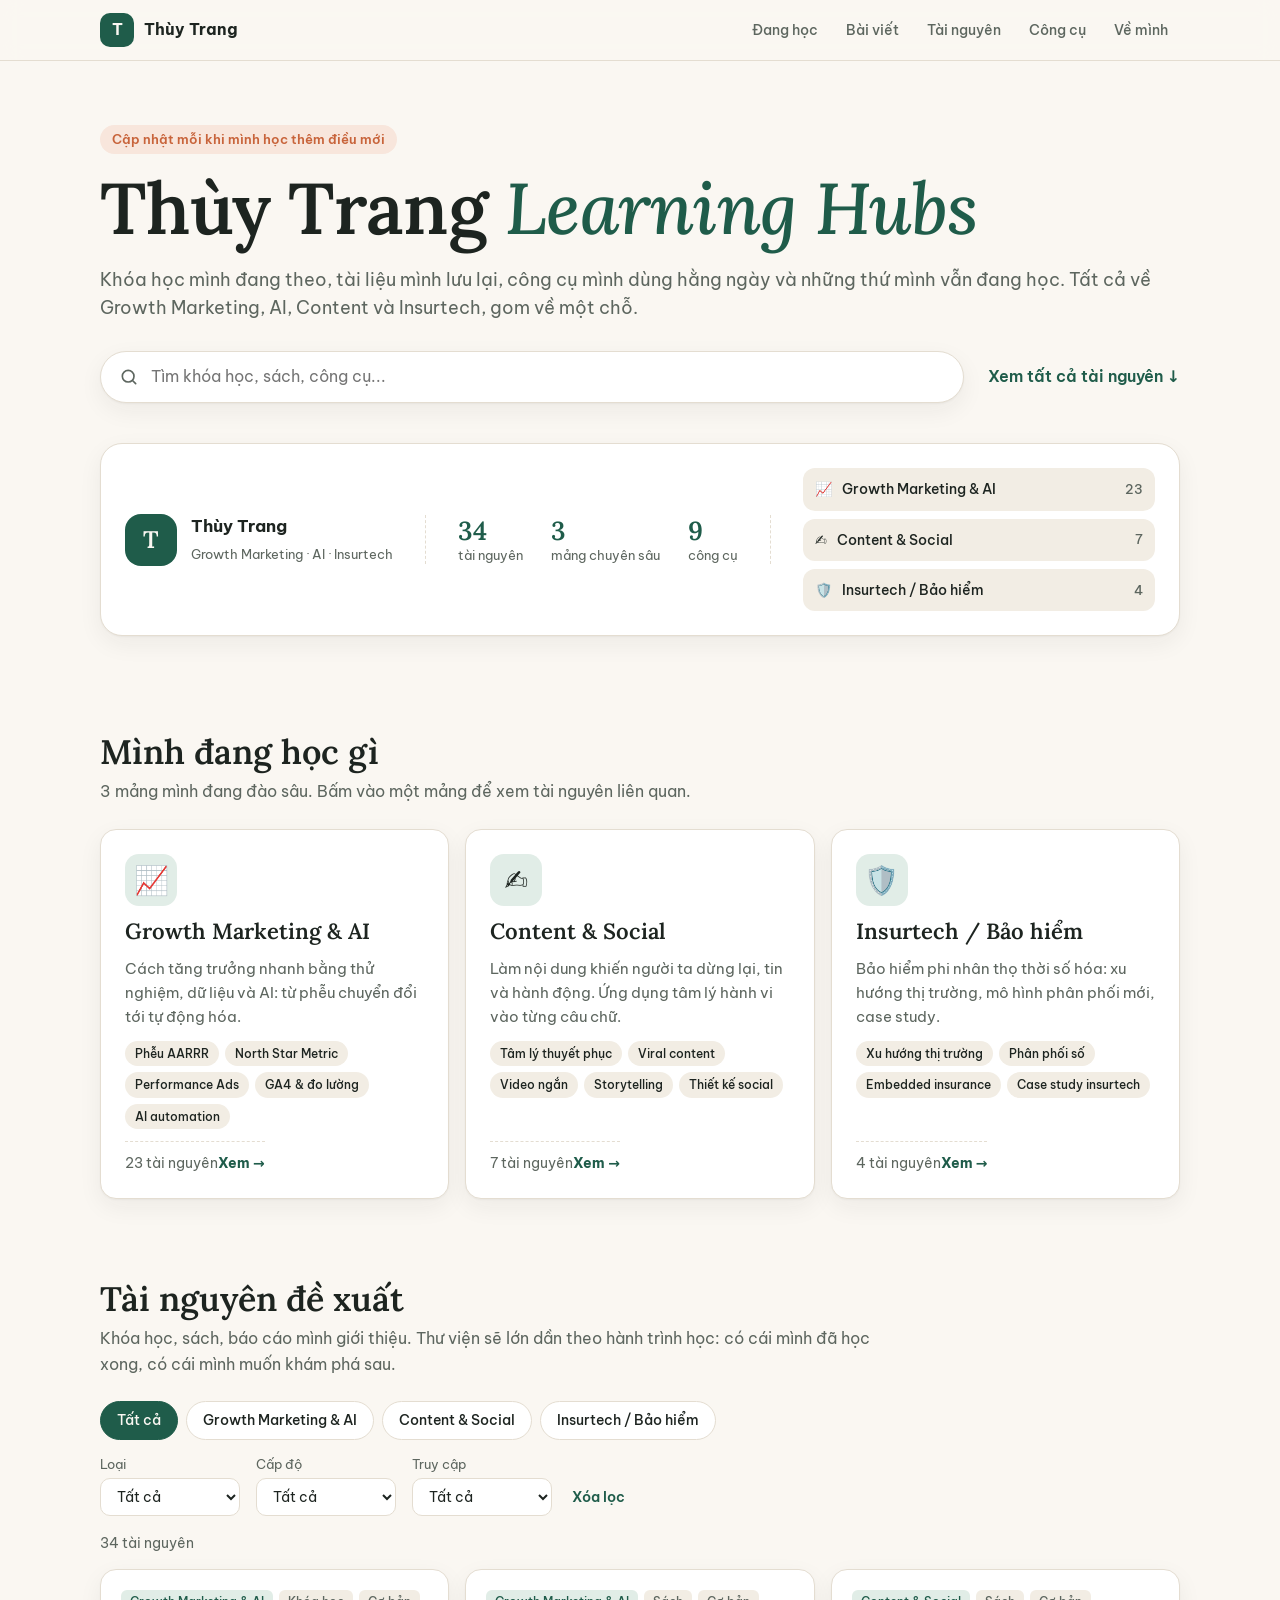
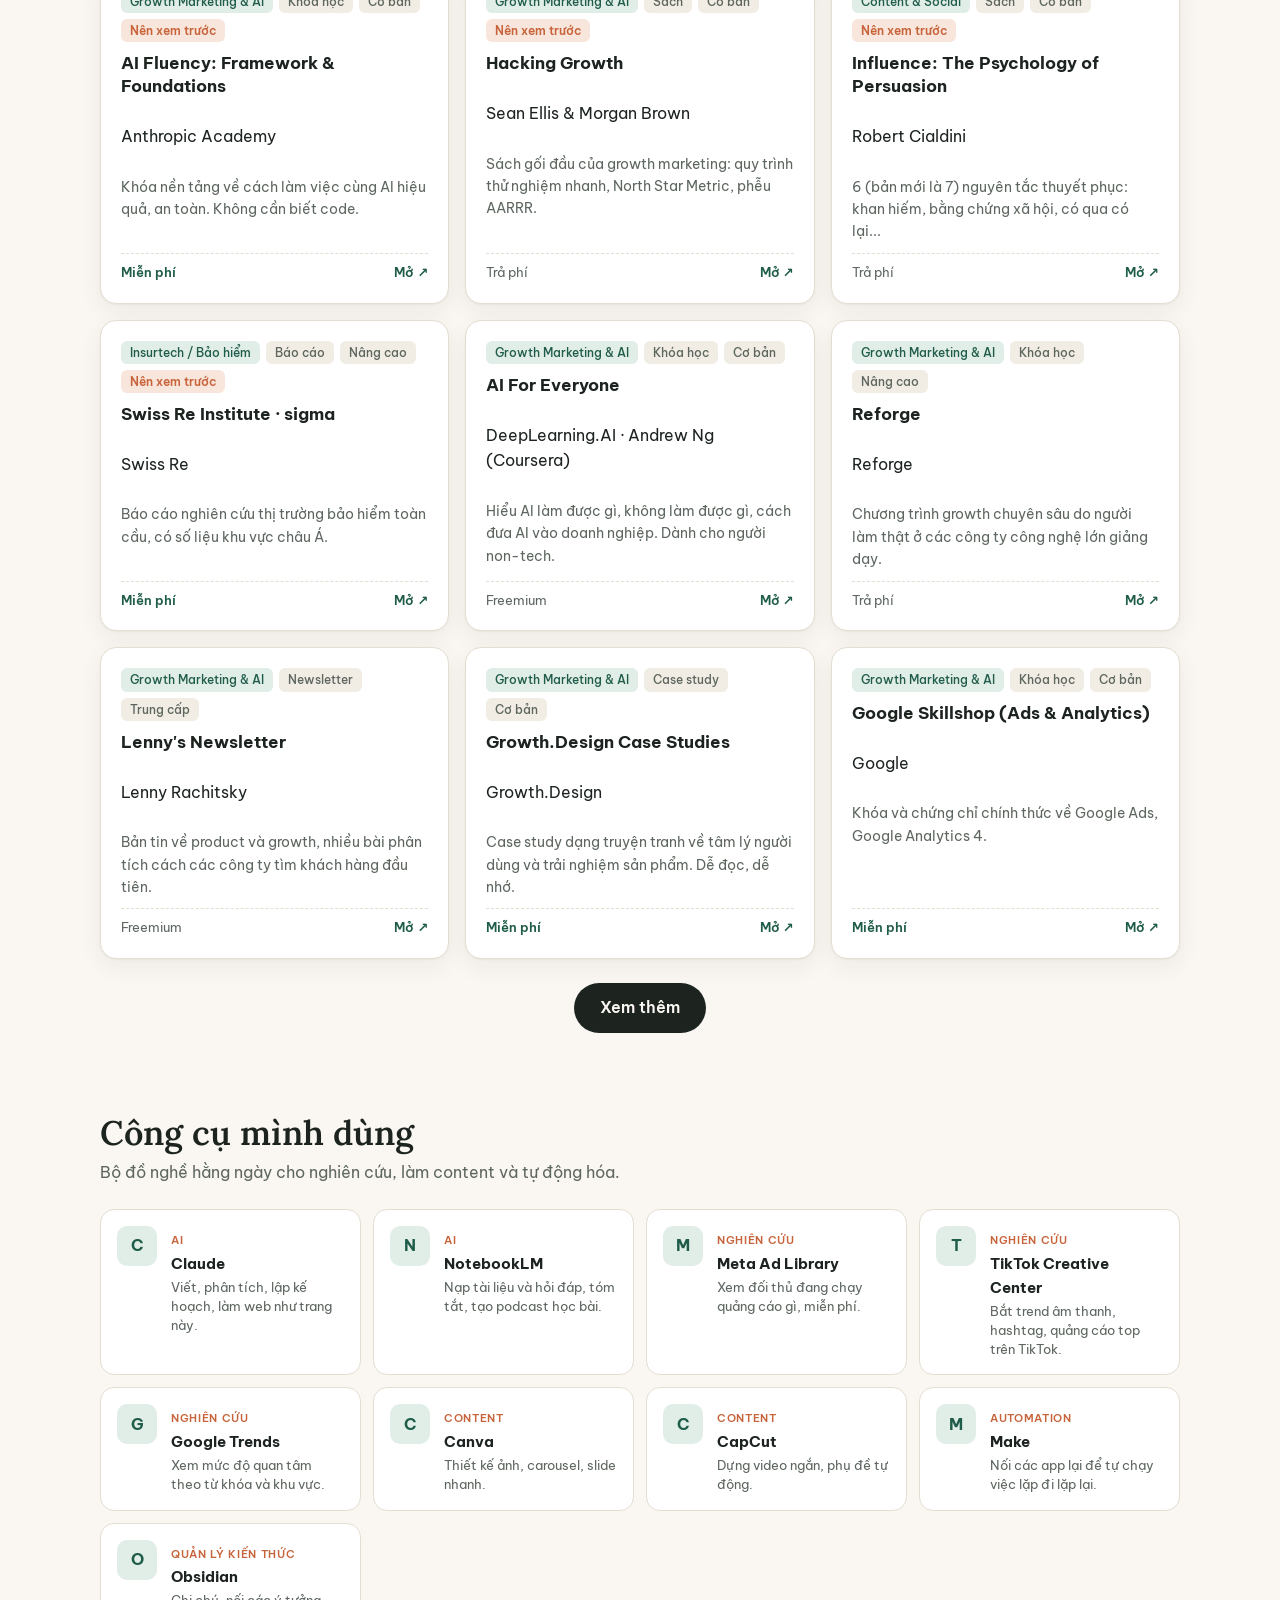
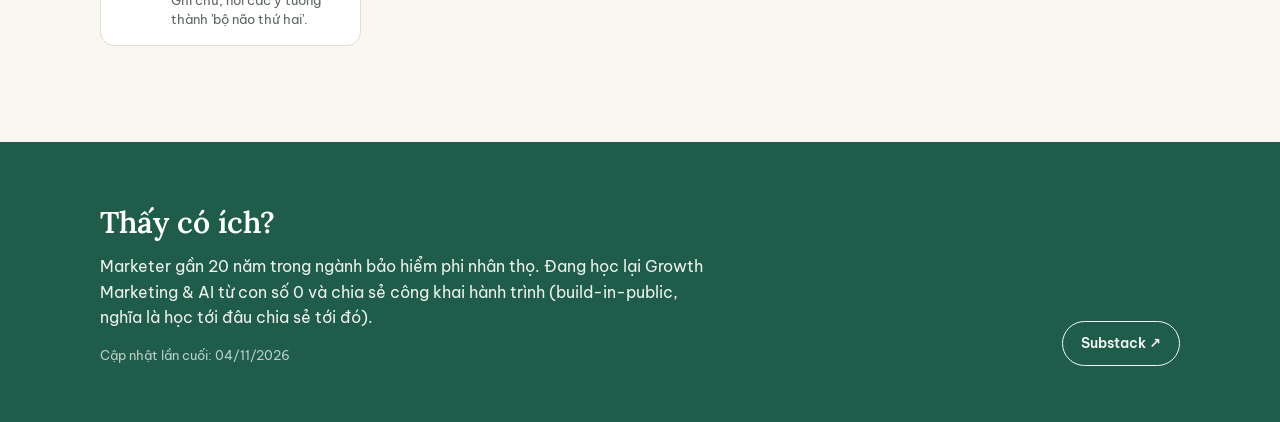
==== commit b17b3305: "Thêm 15 tài nguyên gợi ý từ Zoe's Learning Library" ====
--- a/index.html
+++ b/index.html
@@ -11,7 +11,7 @@
   <link rel="preconnect" href="https://fonts.googleapis.com">
   <link rel="preconnect" href="https://fonts.gstatic.com" crossorigin>
   <link href="https://fonts.googleapis.com/css2?family=Be+Vietnam+Pro:wght@400;500;600;700&family=Lora:ital,wght@0,600;1,500&display=swap" rel="stylesheet">
-  <link rel="stylesheet" href="style.css?v=5">
+  <link rel="stylesheet" href="style.css?v=6">
   <link rel="icon" href="data:image/svg+xml,<svg xmlns='http://www.w3.org/2000/svg' viewBox='0 0 100 100'><rect width='100' height='100' rx='22' fill='%231f5c4a'/><text x='50' y='66' font-size='52' text-anchor='middle' fill='%23fff' font-family='Arial' font-weight='700'>T</text></svg>">
 </head>
 <body>
@@ -122,7 +122,7 @@
     </div>
   </footer>
 
-  <script src="data.js?v=5"></script>
-  <script src="app.js?v=5"></script>
+  <script src="data.js?v=6"></script>
+  <script src="app.js?v=6"></script>
 </body>
 </html>
